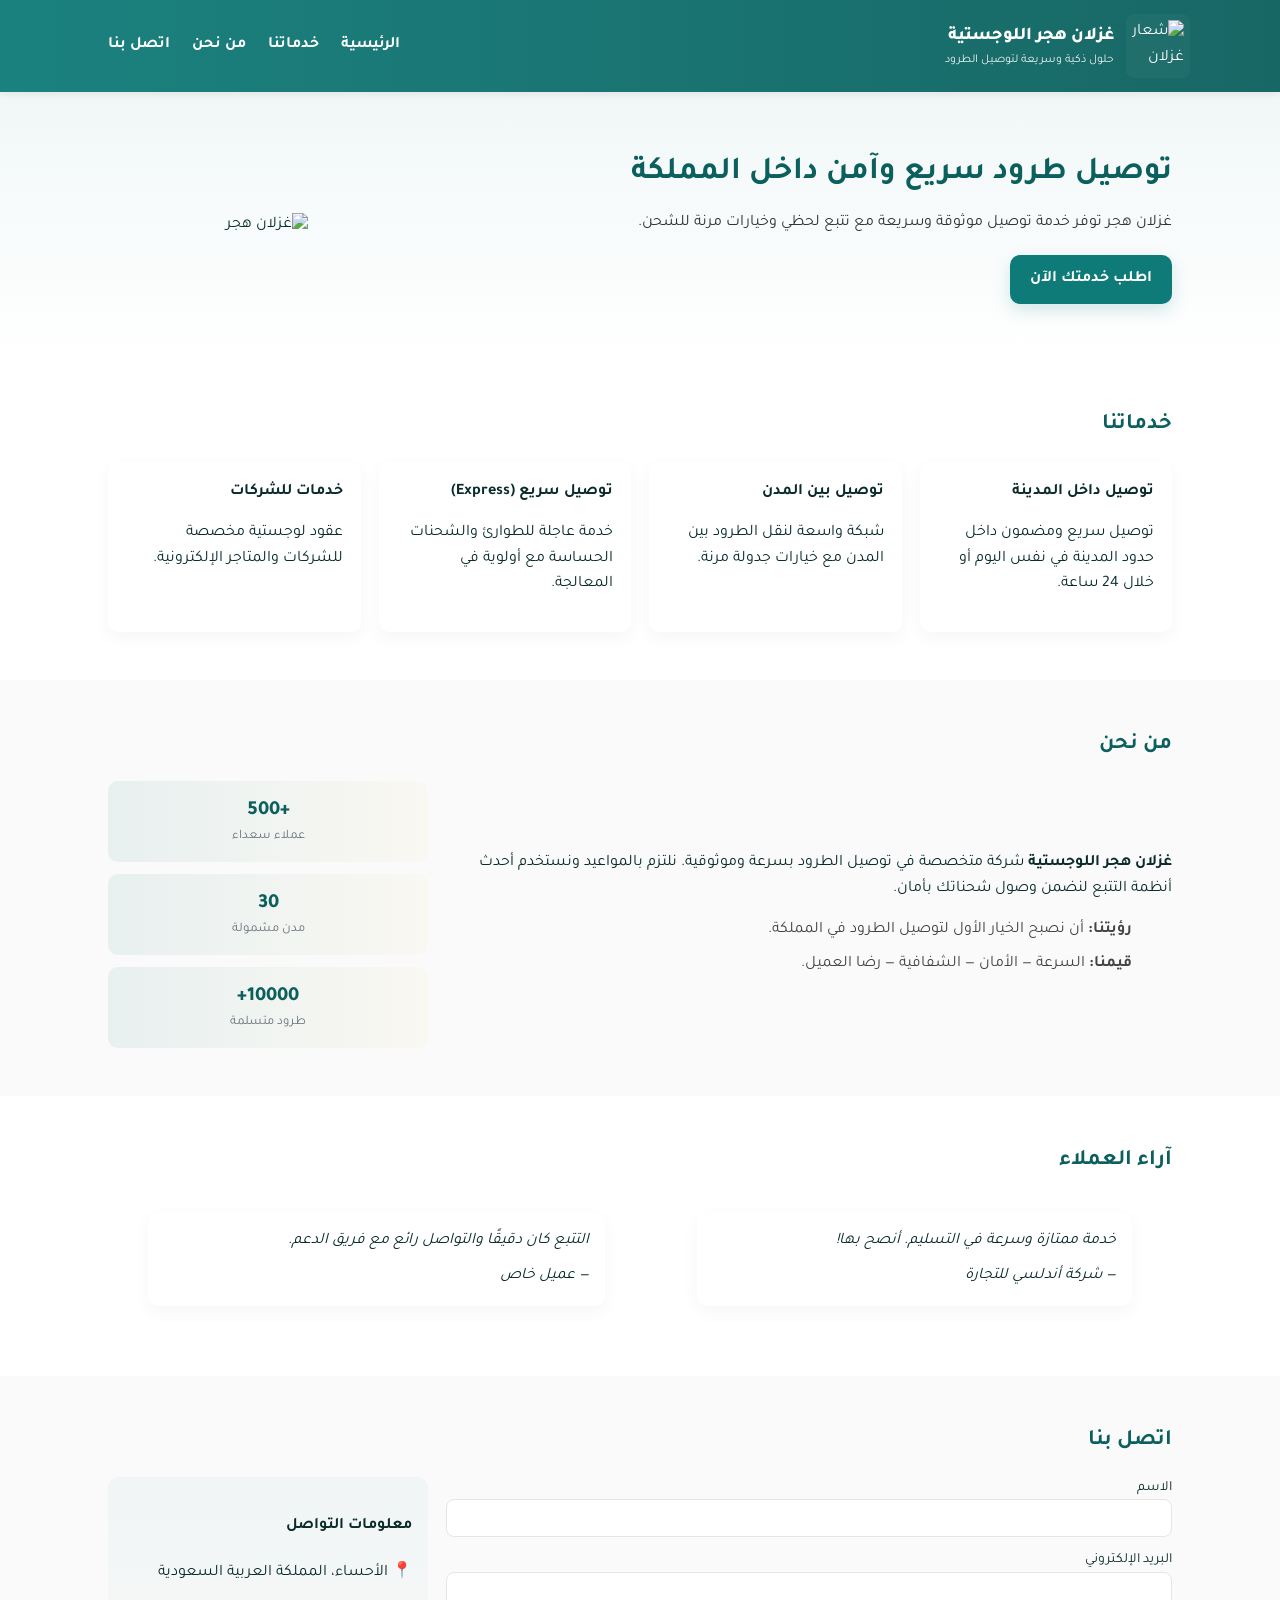
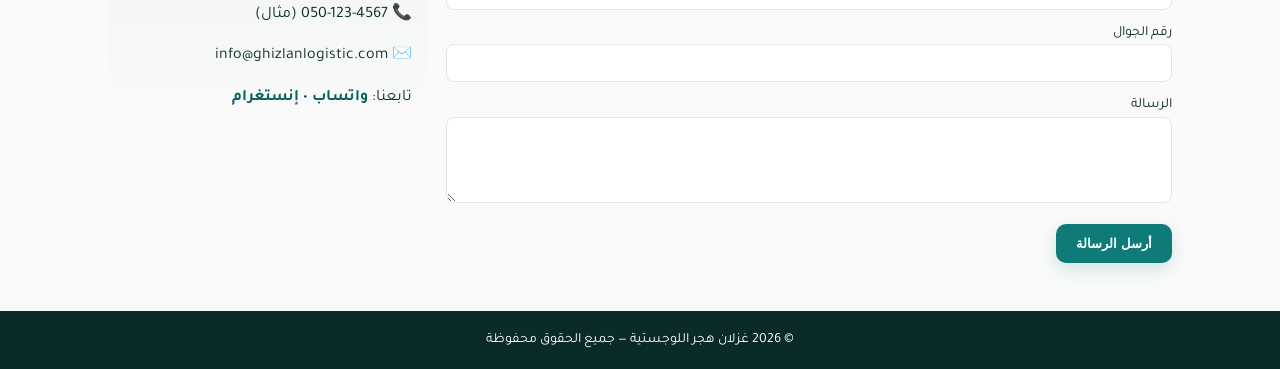
==== index.html @ 26dbfdae "Add files via upload" ====
<!doctype html>
<html lang="ar" dir="rtl">
<head>
  <meta charset="utf-8" />
  <meta name="viewport" content="width=device-width, initial-scale=1" />
  <title>غزلان هجر اللوجستية — توصيل الطرود</title>

  <!-- خط عربي -->
  <link href="https://fonts.googleapis.com/css2?family=Tajawal:wght@300;400;700;900&display=swap" rel="stylesheet">

  <link rel="stylesheet" href="styles.css" />
</head>
<body>
  <header class="site-header">
    <div class="container header-inner">
      <div class="brand">
        <img src="logo.png" alt="شعار غزلان لوجستيك" class="logo" />
        <div class="brand-text">
          <h1>غزلان هجر اللوجستية</h1>
          <p class="tagline">حلول ذكية وسريعة لتوصيل الطرود</p>
        </div>
      </div>

      <nav class="nav">
        <a href="#home">الرئيسية</a>
        <a href="#services">خدماتنا</a>
        <a href="#about">من نحن</a>
        <a href="#contact">اتصل بنا</a>
      </nav>
    </div>
  </header>

  <main>
    <!-- Hero -->
    <section id="home" class="hero">
      <div class="container hero-inner">
        <div class="hero-text">
          <h2>توصيل طرود سريع وآمن داخل المملكة</h2>
          <p>غزلان هجر توفر خدمة توصيل موثوقة وسريعة مع تتبع لحظي وخيارات مرنة للشحن.</p>
          <a href="#contact" class="btn primary">اطلب خدمتك الآن</a>
        </div>
        <div class="hero-media">
          <!-- يمكن استبدال بصورة توضيحية -->
          <img src="logo.png" alt="غزلان هجر" class="hero-logo" />
        </div>
      </div>
    </section>

    <!-- Services -->
    <section id="services" class="section">
      <div class="container">
        <h3 class="section-title">خدماتنا</h3>
        <div class="services-grid">
          <div class="service-card">
            <h4>توصيل داخل المدينة</h4>
            <p>توصيل سريع ومضمون داخل حدود المدينة في نفس اليوم أو خلال 24 ساعة.</p>
          </div>
          <div class="service-card">
            <h4>توصيل بين المدن</h4>
            <p>شبكة واسعة لنقل الطرود بين المدن مع خيارات جدولة مرنة.</p>
          </div>
          <div class="service-card">
            <h4>توصيل سريع (Express)</h4>
            <p>خدمة عاجلة للطوارئ والشحنات الحساسة مع أولوية في المعالجة.</p>
          </div>
          <div class="service-card">
            <h4>خدمات للشركات</h4>
            <p>عقود لوجستية مخصصة للشركات والمتاجر الإلكترونية.</p>
          </div>
        </div>
      </div>
    </section>

    <!-- About -->
    <section id="about" class="section alt">
      <div class="container">
        <h3 class="section-title">من نحن</h3>
        <div class="about-grid">
          <div class="about-text">
            <p><strong>غزلان هجر اللوجستية</strong> شركة متخصصة في توصيل الطرود بسرعة وموثوقية. نلتزم بالمواعيد ونستخدم أحدث أنظمة التتبع لنضمن وصول شحناتك بأمان.</p>
            <ul class="facts">
              <li><strong>رؤيتنا:</strong> أن نصبح الخيار الأول لتوصيل الطرود في المملكة.</li>
              <li><strong>قيمنا:</strong> السرعة — الأمان — الشفافية — رضا العميل.</li>
            </ul>
          </div>
          <div class="about-stats">
            <div class="stat">
              <div class="num">+500</div>
              <div class="lbl">عملاء سعداء</div>
            </div>
            <div class="stat">
              <div class="num">30</div>
              <div class="lbl">مدن مشمولة</div>
            </div>
            <div class="stat">
              <div class="num">10000+</div>
              <div class="lbl">طرود متسلمة</div>
            </div>
          </div>
        </div>
      </div>
    </section>

    <!-- Testimonials -->
    <section class="section">
      <div class="container">
        <h3 class="section-title">آراء العملاء</h3>
        <div class="testimonials">
          <blockquote class="testimonial">
            <p>خدمة ممتازة وسرعة في التسليم. أنصح بها!</p>
            <cite>— شركة أندلسي للتجارة</cite>
          </blockquote>
          <blockquote class="testimonial">
            <p>التتبع كان دقيقًا والتواصل رائع مع فريق الدعم.</p>
            <cite>— عميل خاص</cite>
          </blockquote>
        </div>
      </div>
    </section>

    <!-- Contact -->
    <section id="contact" class="section alt contact-section">
      <div class="container">
        <h3 class="section-title">اتصل بنا</h3>
        <div class="contact-grid">
          <form id="contactForm" class="contact-form">
            <label>الاسم
              <input type="text" id="name" name="name" required />
            </label>
            <label>البريد الإلكتروني
              <input type="email" id="email" name="email" required />
            </label>
            <label>رقم الجوال
              <input type="tel" id="phone" name="phone" required />
            </label>
            <label>الرسالة
              <textarea id="message" name="message" rows="4" required></textarea>
            </label>
            <button type="submit" class="btn primary">أرسل الرسالة</button>
          </form>

          <div class="contact-info">
            <h4>معلومات التواصل</h4>
            <p>📍 الأحساء، المملكة العربية السعودية</p>
            <p>📞 050-123-4567 (مثال)</p>
            <p>✉️ info@ghizlanlogistic.com</p>
            <p>تابعنا: <a href="#">واتساب</a> • <a href="#">إنستغرام</a></p>
          </div>
        </div>
      </div>
    </section>
  </main>

  <footer class="site-footer">
    <div class="container footer-inner">
      <p>© <span id="year"></span> غزلان هجر اللوجستية — جميع الحقوق محفوظة</p>
    </div>
  </footer>

  <script src="script.js"></script>
</body>
</html>
---- styles.css ----
:root{
  --teal: #0f7b78;      /* لون أساسي تياركي/تركوازي */
  --teal-dark: #0b5f5d;
  --accent: #f2b400;    /* أصفر الشعار */
  --white: #ffffff;
  --muted: #6c757d;
  --container: 1100px;
  font-family: 'Tajawal', sans-serif;
}

*{box-sizing:border-box}
html,body{margin:0;padding:0;background:#fff;color:#0b2b2b;line-height:1.6}
.container{max-width:var(--container);margin:0 auto;padding:0 18px}
a{color:inherit;text-decoration:none}

/* Header */
.site-header{
  background:linear-gradient(90deg, rgba(15,123,120,0.95), rgba(11,95,93,0.95));
  color:var(--white);
  position:sticky; top:0; z-index:1000;
  box-shadow:0 2px 8px rgba(0,0,0,0.08);
}
.header-inner{display:flex;align-items:center;justify-content:space-between;padding:14px 0}
.brand{display:flex;align-items:center;gap:12px}
.logo{width:64px;height:64px;object-fit:contain;border-radius:8px;background:rgba(255,255,255,0.03);padding:6px}
.brand-text h1{margin:0;font-size:18px;font-weight:800}
.brand-text .tagline{margin:0;font-size:12px;opacity:0.9}

/* Nav */
.nav a{color:var(--white);margin-left:18px;font-weight:600}
.nav a:hover{opacity:0.9}

/* Hero */
.hero{padding:56px 0;background:linear-gradient(180deg, rgba(15,123,120,0.06), rgba(255,255,255,0));}
.hero-inner{display:flex;gap:24px;align-items:center;justify-content:space-between}
.hero-text{flex:1}
.hero-text h2{font-size:32px;margin:0 0 12px;color:var(--teal-dark)}
.hero-text p{margin:0 0 18px;color:#333}
.btn{display:inline-block;padding:12px 20px;border-radius:10px;font-weight:700;border:none;cursor:pointer}
.btn.primary{background:var(--teal);color:var(--white);box-shadow:0 6px 18px rgba(15,123,120,0.18)}
.btn.secondary{background:transparent;border:2px solid var(--teal);color:var(--teal)}
.hero-media{width:220px;display:flex;align-items:center;justify-content:center}
.hero-logo{width:180px;height:auto}

/* Sections */
.section{padding:48px 0}
.section.alt{background:#fafafa}
.section-title{font-size:22px;margin:0 0 18px;color:var(--teal-dark)}

/* Services grid */
.services-grid{display:grid;grid-template-columns:repeat(auto-fit,minmax(220px,1fr));gap:18px}
.service-card{background:#fff;border-radius:10px;padding:18px;box-shadow:0 6px 18px rgba(12,12,12,0.04)}
.service-card h4{margin:0 0 8px}

/* About */
.about-grid{display:grid;grid-template-columns:1fr 320px;gap:18px;align-items:center}
.facts{padding-left:0;margin-top:12px}
.facts li{margin-bottom:8px;list-style:none;color:#444}
.about-stats{display:flex;flex-direction:column;gap:12px}
.stat{background:linear-gradient(90deg, rgba(15,123,120,0.08), rgba(242,180,0,0.03));padding:14px;border-radius:10px;text-align:center}
.stat .num{font-size:20px;font-weight:800;color:var(--teal-dark)}
.stat .lbl{font-size:13px;color:var(--muted)}

/* Testimonials */
.testimonials{display:grid;grid-auto-flow:column;gap:12px;overflow:auto;padding-bottom:6px}
.testimonial{min-width:260px;background:#fff;border-radius:10px;padding:16px;box-shadow:0 6px 18px rgba(12,12,12,0.04)}
.testimonial p{margin:0 0 10px;font-style:italic}

/* Contact */
.contact-grid{display:grid;grid-template-columns:1fr 320px;gap:18px;align-items:start}
.contact-form label{display:block;margin-bottom:12px;font-size:14px}
.contact-form input, .contact-form textarea{
  width:100%;padding:10px;border:1px solid #e6e6e6;border-radius:8px;font-size:14px
}
.contact-info{background:linear-gradient(180deg, rgba(15,123,120,0.04), transparent);padding:16px;border-radius:10px}
.contact-info a{color:var(--teal-dark);font-weight:700}

/* Footer */
.site-footer{background:#0b2b2b;color:#fff;padding:18px 0;text-align:center}
.footer-inner p{margin:0;font-size:14px}

/* Responsive */
@media(max-width:900px){
  .hero-inner{flex-direction:column;text-align:center}
  .about-grid{grid-template-columns:1fr;gap:14px}
  .contact-grid{grid-template-columns:1fr}
  .header-inner{flex-direction:column;gap:8px}
  .nav{display:flex;gap:12px;flex-wrap:wrap;justify-content:center}
}
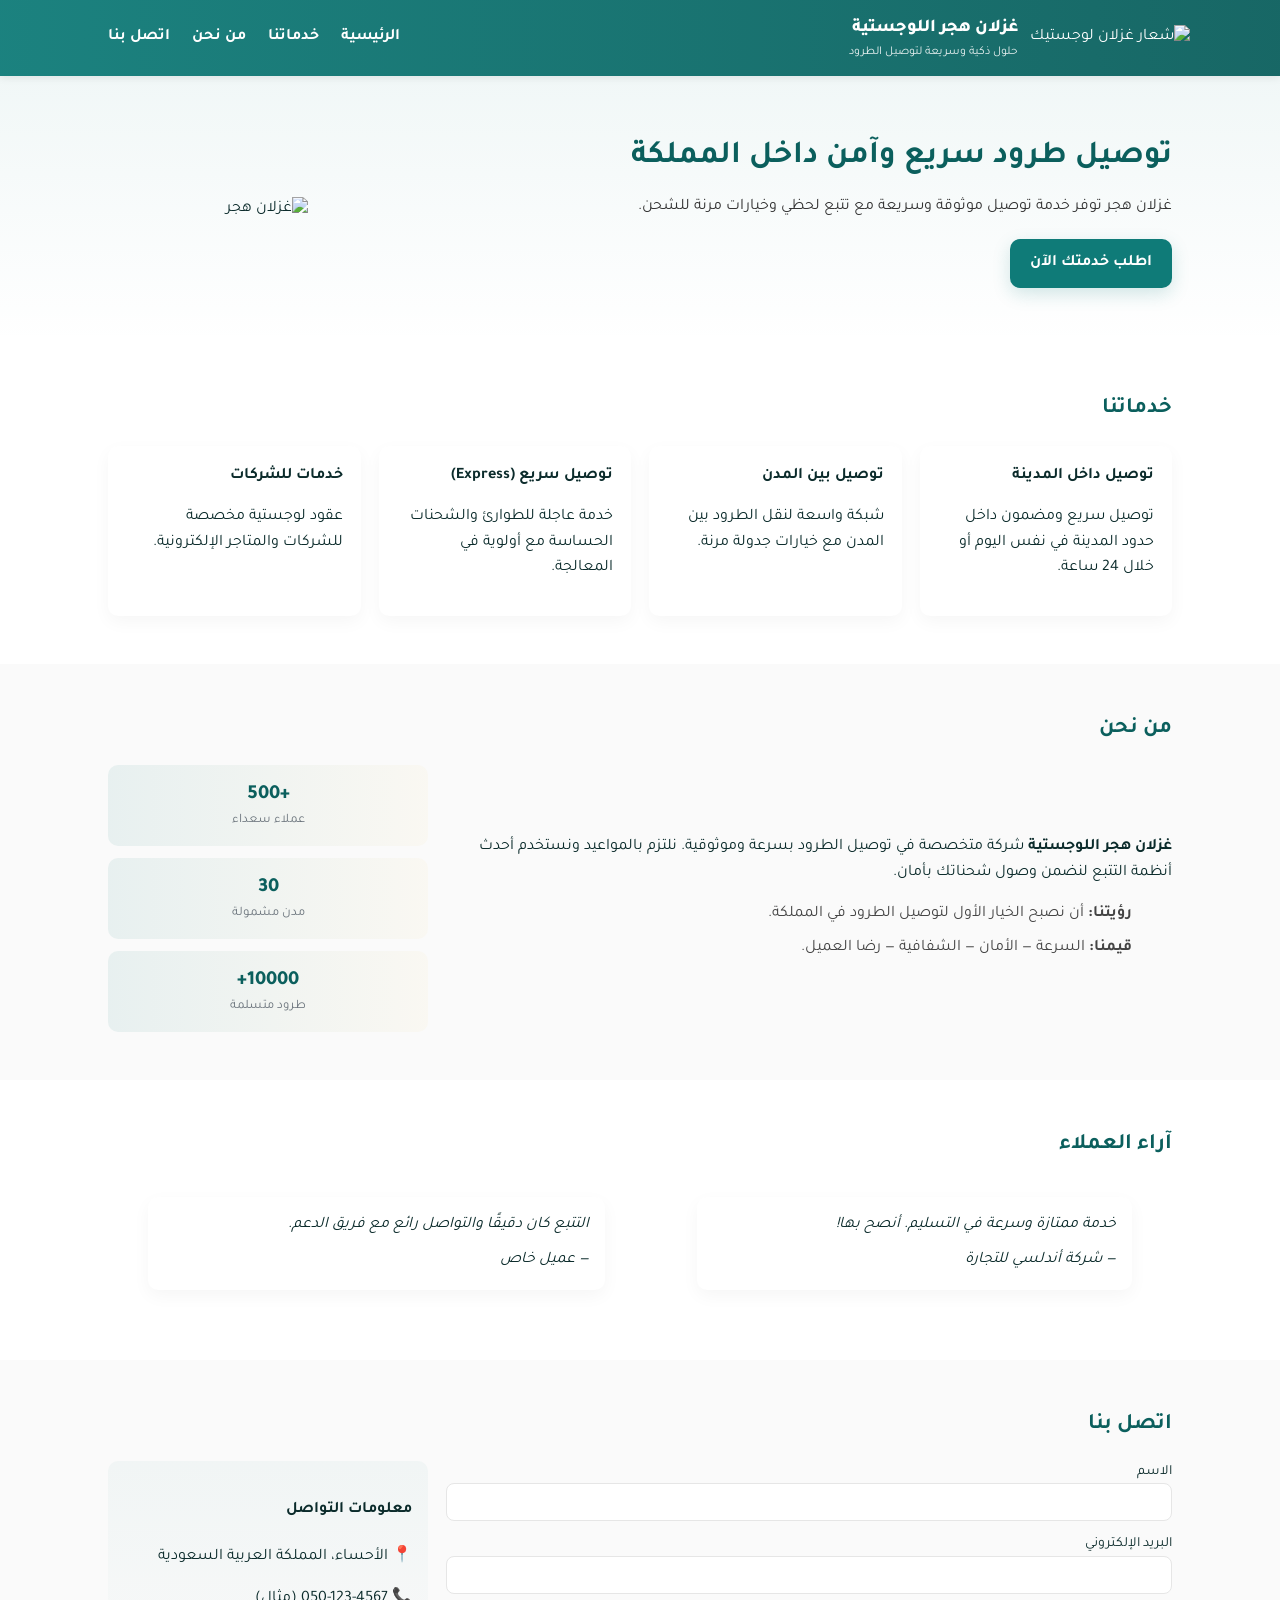
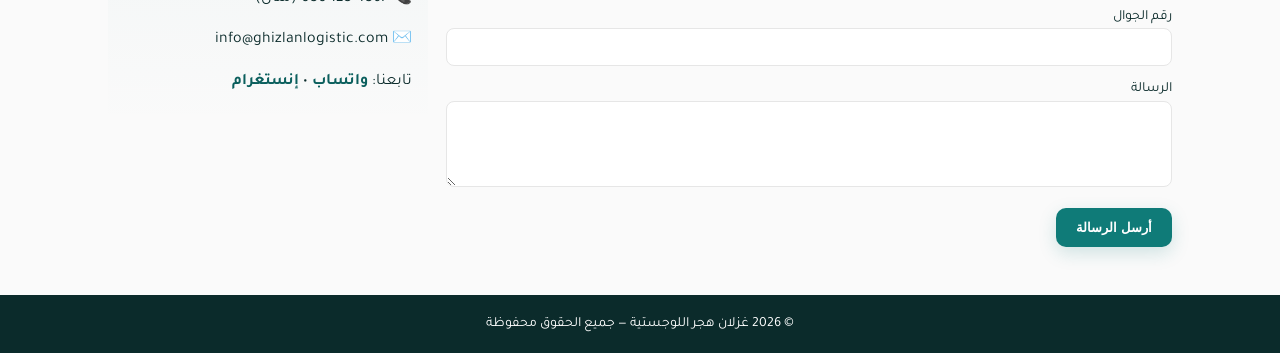
==== commit 487dd15f: "Update index.html" ====
--- a/index.html
+++ b/index.html
@@ -14,7 +14,7 @@
   <header class="site-header">
     <div class="container header-inner">
       <div class="brand">
-        <img src="logo.png" alt="شعار غزلان لوجستيك" class="logo" />
+        <img src="logo.png (2)" alt="شعار غزلان لوجستيك" class="logo.png (2)" />
         <div class="brand-text">
           <h1>غزلان هجر اللوجستية</h1>
           <p class="tagline">حلول ذكية وسريعة لتوصيل الطرود</p>
@@ -160,3 +160,4 @@
   <script src="script.js"></script>
 </body>
 </html>
+
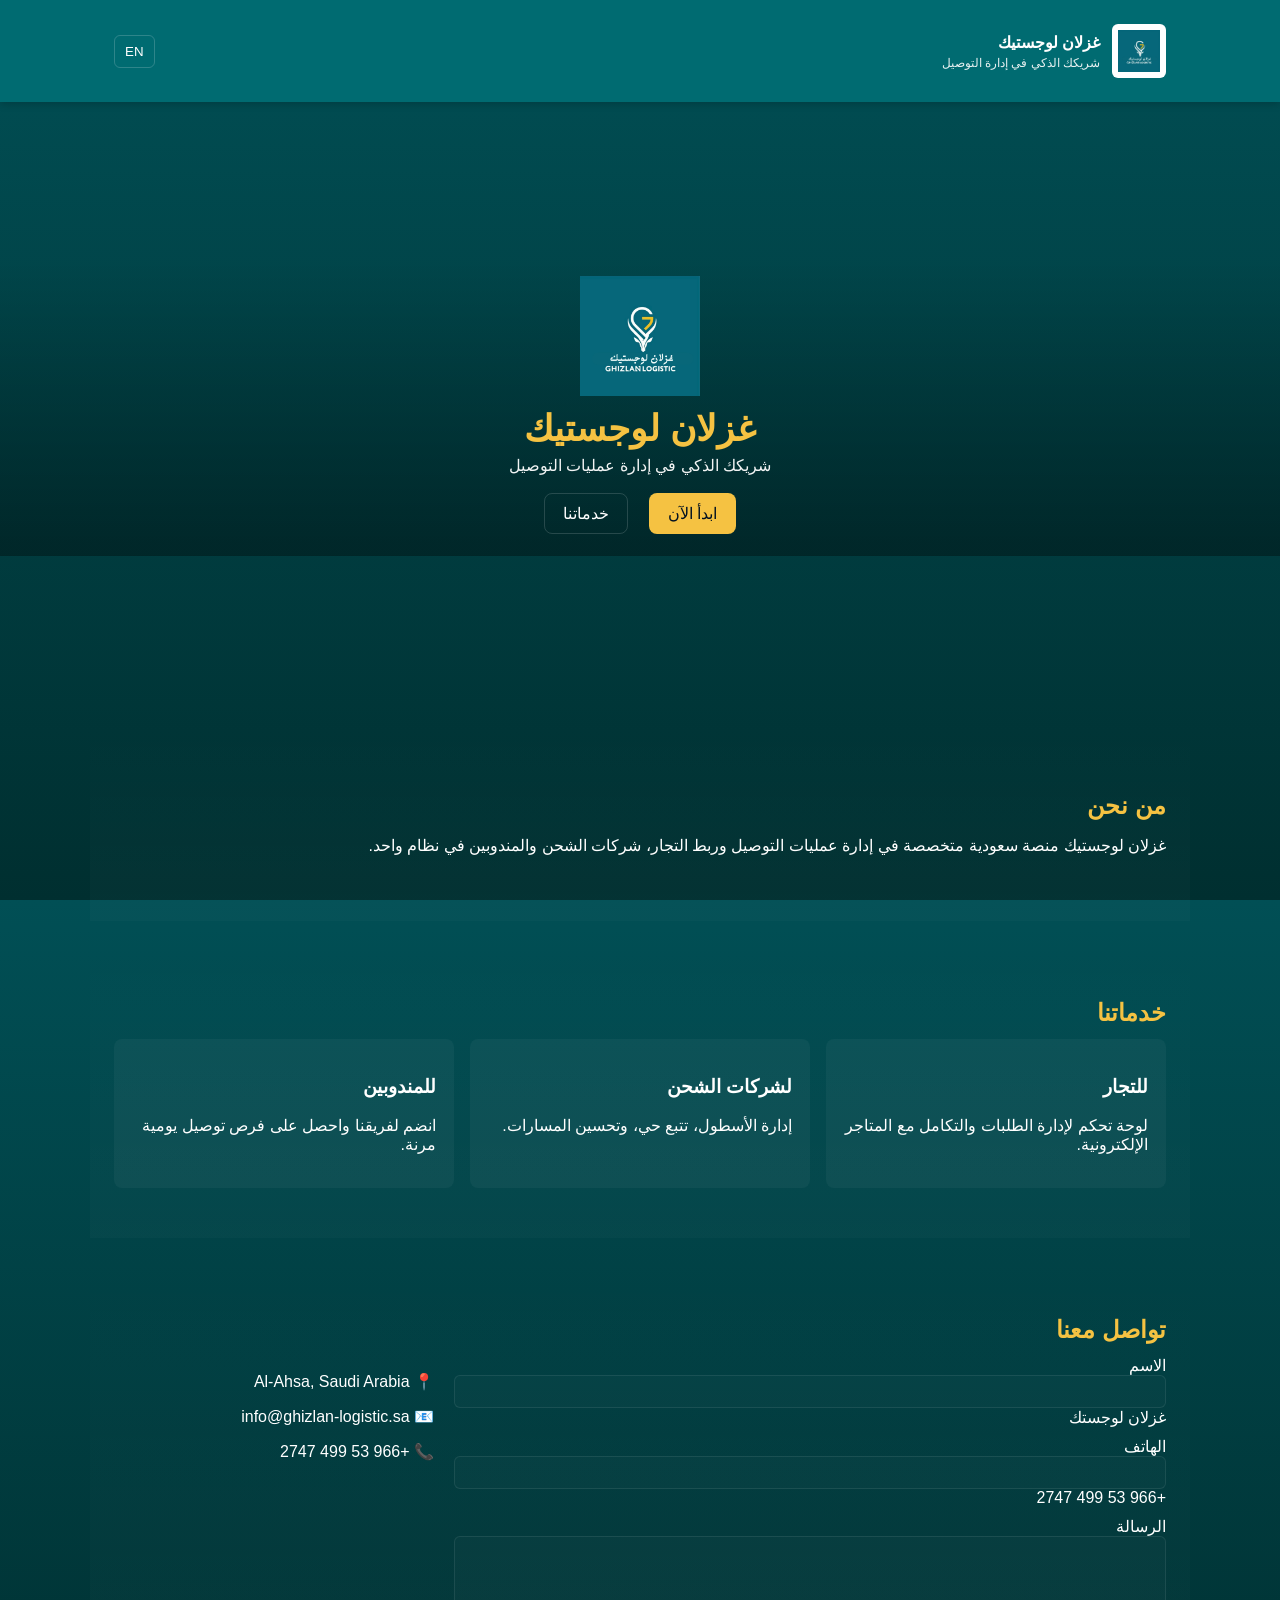
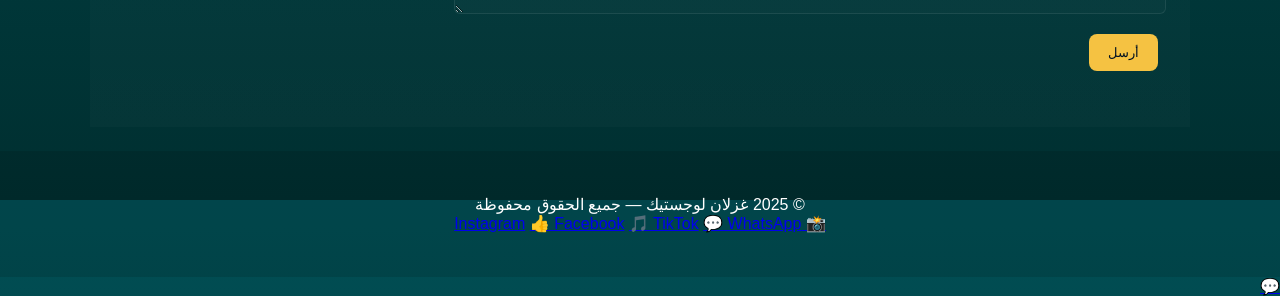
==== commit b7b324af: "Add files via upload" ====
--- a/index.html
+++ b/index.html
@@ -1,163 +1,93 @@
-<!doctype html>
-<html lang="ar" dir="rtl">
-<head>
-  <meta charset="utf-8" />
-  <meta name="viewport" content="width=device-width, initial-scale=1" />
-  <title>غزلان هجر اللوجستية — توصيل الطرود</title>
-
-  <!-- خط عربي -->
-  <link href="https://fonts.googleapis.com/css2?family=Tajawal:wght@300;400;700;900&display=swap" rel="stylesheet">
-
-  <link rel="stylesheet" href="styles.css" />
-</head>
-<body>
-  <header class="site-header">
-    <div class="container header-inner">
-      <div class="brand">
-        <img src="logo.png (2)" alt="شعار غزلان لوجستيك" class="logo.png (2)" />
-        <div class="brand-text">
-          <h1>غزلان هجر اللوجستية</h1>
-          <p class="tagline">حلول ذكية وسريعة لتوصيل الطرود</p>
-        </div>
-      </div>
-
-      <nav class="nav">
-        <a href="#home">الرئيسية</a>
-        <a href="#services">خدماتنا</a>
-        <a href="#about">من نحن</a>
-        <a href="#contact">اتصل بنا</a>
-      </nav>
-    </div>
-  </header>
-
-  <main>
-    <!-- Hero -->
-    <section id="home" class="hero">
-      <div class="container hero-inner">
-        <div class="hero-text">
-          <h2>توصيل طرود سريع وآمن داخل المملكة</h2>
-          <p>غزلان هجر توفر خدمة توصيل موثوقة وسريعة مع تتبع لحظي وخيارات مرنة للشحن.</p>
-          <a href="#contact" class="btn primary">اطلب خدمتك الآن</a>
-        </div>
-        <div class="hero-media">
-          <!-- يمكن استبدال بصورة توضيحية -->
-          <img src="logo.png" alt="غزلان هجر" class="hero-logo" />
-        </div>
-      </div>
-    </section>
-
-    <!-- Services -->
-    <section id="services" class="section">
-      <div class="container">
-        <h3 class="section-title">خدماتنا</h3>
-        <div class="services-grid">
-          <div class="service-card">
-            <h4>توصيل داخل المدينة</h4>
-            <p>توصيل سريع ومضمون داخل حدود المدينة في نفس اليوم أو خلال 24 ساعة.</p>
-          </div>
-          <div class="service-card">
-            <h4>توصيل بين المدن</h4>
-            <p>شبكة واسعة لنقل الطرود بين المدن مع خيارات جدولة مرنة.</p>
-          </div>
-          <div class="service-card">
-            <h4>توصيل سريع (Express)</h4>
-            <p>خدمة عاجلة للطوارئ والشحنات الحساسة مع أولوية في المعالجة.</p>
-          </div>
-          <div class="service-card">
-            <h4>خدمات للشركات</h4>
-            <p>عقود لوجستية مخصصة للشركات والمتاجر الإلكترونية.</p>
-          </div>
-        </div>
-      </div>
-    </section>
-
-    <!-- About -->
-    <section id="about" class="section alt">
-      <div class="container">
-        <h3 class="section-title">من نحن</h3>
-        <div class="about-grid">
-          <div class="about-text">
-            <p><strong>غزلان هجر اللوجستية</strong> شركة متخصصة في توصيل الطرود بسرعة وموثوقية. نلتزم بالمواعيد ونستخدم أحدث أنظمة التتبع لنضمن وصول شحناتك بأمان.</p>
-            <ul class="facts">
-              <li><strong>رؤيتنا:</strong> أن نصبح الخيار الأول لتوصيل الطرود في المملكة.</li>
-              <li><strong>قيمنا:</strong> السرعة — الأمان — الشفافية — رضا العميل.</li>
-            </ul>
-          </div>
-          <div class="about-stats">
-            <div class="stat">
-              <div class="num">+500</div>
-              <div class="lbl">عملاء سعداء</div>
-            </div>
-            <div class="stat">
-              <div class="num">30</div>
-              <div class="lbl">مدن مشمولة</div>
-            </div>
-            <div class="stat">
-              <div class="num">10000+</div>
-              <div class="lbl">طرود متسلمة</div>
-            </div>
-          </div>
-        </div>
-      </div>
-    </section>
-
-    <!-- Testimonials -->
-    <section class="section">
-      <div class="container">
-        <h3 class="section-title">آراء العملاء</h3>
-        <div class="testimonials">
-          <blockquote class="testimonial">
-            <p>خدمة ممتازة وسرعة في التسليم. أنصح بها!</p>
-            <cite>— شركة أندلسي للتجارة</cite>
-          </blockquote>
-          <blockquote class="testimonial">
-            <p>التتبع كان دقيقًا والتواصل رائع مع فريق الدعم.</p>
-            <cite>— عميل خاص</cite>
-          </blockquote>
-        </div>
-      </div>
-    </section>
-
-    <!-- Contact -->
-    <section id="contact" class="section alt contact-section">
-      <div class="container">
-        <h3 class="section-title">اتصل بنا</h3>
-        <div class="contact-grid">
-          <form id="contactForm" class="contact-form">
-            <label>الاسم
-              <input type="text" id="name" name="name" required />
-            </label>
-            <label>البريد الإلكتروني
-              <input type="email" id="email" name="email" required />
-            </label>
-            <label>رقم الجوال
-              <input type="tel" id="phone" name="phone" required />
-            </label>
-            <label>الرسالة
-              <textarea id="message" name="message" rows="4" required></textarea>
-            </label>
-            <button type="submit" class="btn primary">أرسل الرسالة</button>
-          </form>
-
-          <div class="contact-info">
-            <h4>معلومات التواصل</h4>
-            <p>📍 الأحساء، المملكة العربية السعودية</p>
-            <p>📞 050-123-4567 (مثال)</p>
-            <p>✉️ info@ghizlanlogistic.com</p>
-            <p>تابعنا: <a href="#">واتساب</a> • <a href="#">إنستغرام</a></p>
-          </div>
-        </div>
-      </div>
-    </section>
-  </main>
-
-  <footer class="site-footer">
-    <div class="container footer-inner">
-      <p>© <span id="year"></span> غزلان هجر اللوجستية — جميع الحقوق محفوظة</p>
-    </div>
-  </footer>
-
-  <script src="script.js"></script>
-</body>
-</html>
-
+<!doctype html>
+<html lang="ar" dir="rtl">
+<head>
+  <meta charset="utf-8" />
+  <meta name="viewport" content="width=device-width,initial-scale=1" />
+  <title>غزلان لوجستيك — Ghizlan Logistic</title>
+  <link rel="stylesheet" href="styles.css" />
+</head>
+<body>
+  <header class="topbar">
+    <div class="container">
+      <div class="brand">
+        <img id="logoImg" src="public/logo.png" alt="Ghizlan Logo" />
+        <div class="brand-text"><strong>غزلان لوجستيك</strong><span class="tag">شريكك الذكي في إدارة التوصيل</span></div>
+      </div>
+      <nav class="nav">
+        <button id="langBtn">EN</button>
+      </nav>
+    </div>
+  </header>
+
+  <main>
+    <!-- Videos section (stacked) -->
+    <section class="hero">
+      <div class="videos">
+        <video class="vid" src="public/0.mp4" autoplay muted loop playsinline></video>
+        <video class="vid" src="public/1.mp4" autoplay muted loop playsinline></video>
+      </div>
+
+      <div class="hero-overlay">
+        <img src="public/logo.png" alt="logo" class="hero-logo" />
+        <h1 class="hero-title">غزلان لوجستيك</h1>
+        <p class="hero-sub">شريكك الذكي في إدارة عمليات التوصيل</p>
+        <div class="hero-cta">
+          <a class="btn primary" href="#contact">ابدأ الآن</a>
+          <a class="btn" href="#services">خدماتنا</a>
+        </div>
+      </div>
+    </section>
+
+    <section id="about" class="container section">
+      <h2>من نحن</h2>
+      <p>غزلان لوجستيك منصة سعودية متخصصة في إدارة عمليات التوصيل وربط التجار، شركات الشحن والمندوبين في نظام واحد.</p>
+    </section>
+
+    <section id="services" class="container section">
+      <h2>خدماتنا</h2>
+      <div class="grid">
+        <div class="card"><h3>للتجار</h3><p>لوحة تحكم لإدارة الطلبات والتكامل مع المتاجر الإلكترونية.</p></div>
+        <div class="card"><h3>لشركات الشحن</h3><p>إدارة الأسطول، تتبع حي، وتحسين المسارات.</p></div>
+        <div class="card"><h3>للمندوبين</h3><p>انضم لفريقنا واحصل على فرص توصيل يومية مرنة.</p></div>
+      </div>
+    </section>
+
+    <section id="contact" class="container section">
+      <h2>تواصل معنا</h2>
+      <div class="contact-grid">
+        <form id="contactForm">
+          <label>الاسم<input name="name" required/>غزلان لوجستك</label>
+          <label>الهاتف<input name="phone" required/>+966 53 499 2747</label>
+          <label>الرسالة<textarea name="message" rows="4" required></textarea></label>
+          <button class="btn primary" type="submit">أرسل</button>
+        </form>
+        <div class="contact-info">
+          <p>📍 Al-Ahsa, Saudi Arabia</p>
+          <p>📧 info@ghizlan-logistic.sa</p>
+          <p>📞 +966 53 499 2747</p>
+        </div>
+      </div>
+    </section>
+
+    <footer class="site-footer">
+      <div class="container">
+        <div>© 2025 غزلان لوجستيك — جميع الحقوق محفوظة</div>
+       <div class="social">
+      <a href="https://www.instagram.com/ghizlanlogistic/p/DHBPvfwNQpe/" target="_blank">📸 Instagram</a>
+      <a href="https://www.facebook.com/photo/?fbid=122103116276778215&set=a.122103116318778215" target="_blank">👍 Facebook</a>
+      <a href="https://www.tiktok.com/@mhobhvbf0?_r=1&_t=ZS-91EHYXlejif" target="_blank">🎵 TikTok</a>
+      <a href="https://wa.me/966534992747" target="_blank">💬 WhatsApp</a>
+      </div>
+    </footer>
+  </main>
+
+  <script src="script.js"></script>
+  <!-- زر واتساب عائم -->
+  <a href="https://wa.me/966534992747" class="whatsapp-float" target="_blank" title="تواصل معنا عبر واتساب">
+    💬
+  </a>
+</body>
+</html>
+
+</body>
+</html>
--- a/styles.css
+++ b/styles.css
@@ -1,89 +1,48 @@
-:root{
-  --teal: #0f7b78;      /* لون أساسي تياركي/تركوازي */
-  --teal-dark: #0b5f5d;
-  --accent: #f2b400;    /* أصفر الشعار */
-  --white: #ffffff;
-  --muted: #6c757d;
-  --container: 1100px;
-  font-family: 'Tajawal', sans-serif;
-}
-
-*{box-sizing:border-box}
-html,body{margin:0;padding:0;background:#fff;color:#0b2b2b;line-height:1.6}
-.container{max-width:var(--container);margin:0 auto;padding:0 18px}
-a{color:inherit;text-decoration:none}
-
-/* Header */
-.site-header{
-  background:linear-gradient(90deg, rgba(15,123,120,0.95), rgba(11,95,93,0.95));
-  color:var(--white);
-  position:sticky; top:0; z-index:1000;
-  box-shadow:0 2px 8px rgba(0,0,0,0.08);
-}
-.header-inner{display:flex;align-items:center;justify-content:space-between;padding:14px 0}
-.brand{display:flex;align-items:center;gap:12px}
-.logo{width:64px;height:64px;object-fit:contain;border-radius:8px;background:rgba(255,255,255,0.03);padding:6px}
-.brand-text h1{margin:0;font-size:18px;font-weight:800}
-.brand-text .tagline{margin:0;font-size:12px;opacity:0.9}
-
-/* Nav */
-.nav a{color:var(--white);margin-left:18px;font-weight:600}
-.nav a:hover{opacity:0.9}
-
-/* Hero */
-.hero{padding:56px 0;background:linear-gradient(180deg, rgba(15,123,120,0.06), rgba(255,255,255,0));}
-.hero-inner{display:flex;gap:24px;align-items:center;justify-content:space-between}
-.hero-text{flex:1}
-.hero-text h2{font-size:32px;margin:0 0 12px;color:var(--teal-dark)}
-.hero-text p{margin:0 0 18px;color:#333}
-.btn{display:inline-block;padding:12px 20px;border-radius:10px;font-weight:700;border:none;cursor:pointer}
-.btn.primary{background:var(--teal);color:var(--white);box-shadow:0 6px 18px rgba(15,123,120,0.18)}
-.btn.secondary{background:transparent;border:2px solid var(--teal);color:var(--teal)}
-.hero-media{width:220px;display:flex;align-items:center;justify-content:center}
-.hero-logo{width:180px;height:auto}
-
-/* Sections */
-.section{padding:48px 0}
-.section.alt{background:#fafafa}
-.section-title{font-size:22px;margin:0 0 18px;color:var(--teal-dark)}
-
-/* Services grid */
-.services-grid{display:grid;grid-template-columns:repeat(auto-fit,minmax(220px,1fr));gap:18px}
-.service-card{background:#fff;border-radius:10px;padding:18px;box-shadow:0 6px 18px rgba(12,12,12,0.04)}
-.service-card h4{margin:0 0 8px}
-
-/* About */
-.about-grid{display:grid;grid-template-columns:1fr 320px;gap:18px;align-items:center}
-.facts{padding-left:0;margin-top:12px}
-.facts li{margin-bottom:8px;list-style:none;color:#444}
-.about-stats{display:flex;flex-direction:column;gap:12px}
-.stat{background:linear-gradient(90deg, rgba(15,123,120,0.08), rgba(242,180,0,0.03));padding:14px;border-radius:10px;text-align:center}
-.stat .num{font-size:20px;font-weight:800;color:var(--teal-dark)}
-.stat .lbl{font-size:13px;color:var(--muted)}
-
-/* Testimonials */
-.testimonials{display:grid;grid-auto-flow:column;gap:12px;overflow:auto;padding-bottom:6px}
-.testimonial{min-width:260px;background:#fff;border-radius:10px;padding:16px;box-shadow:0 6px 18px rgba(12,12,12,0.04)}
-.testimonial p{margin:0 0 10px;font-style:italic}
-
-/* Contact */
-.contact-grid{display:grid;grid-template-columns:1fr 320px;gap:18px;align-items:start}
-.contact-form label{display:block;margin-bottom:12px;font-size:14px}
-.contact-form input, .contact-form textarea{
-  width:100%;padding:10px;border:1px solid #e6e6e6;border-radius:8px;font-size:14px
-}
-.contact-info{background:linear-gradient(180deg, rgba(15,123,120,0.04), transparent);padding:16px;border-radius:10px}
-.contact-info a{color:var(--teal-dark);font-weight:700}
-
-/* Footer */
-.site-footer{background:#0b2b2b;color:#fff;padding:18px 0;text-align:center}
-.footer-inner p{margin:0;font-size:14px}
-
-/* Responsive */
-@media(max-width:900px){
-  .hero-inner{flex-direction:column;text-align:center}
-  .about-grid{grid-template-columns:1fr;gap:14px}
-  .contact-grid{grid-template-columns:1fr}
-  .header-inner{flex-direction:column;gap:8px}
-  .nav{display:flex;gap:12px;flex-wrap:wrap;justify-content:center}
-}
+
+:root{
+  --teal: #016D73;
+  --dark: #014F55;
+  --gold:#F5C242;
+  --container: 1100px;
+  --text: #0b2b2b;
+}
+*{box-sizing:border-box}
+html,body{height:100%;margin:0;font-family: 'Segoe UI', Tahoma, Geneva, Verdana, sans-serif;color:#fff;background:linear-gradient(180deg,var(--dark),#002f30);}
+.container{max-width:var(--container);margin:0 auto;padding:24px;}
+.topbar{background:rgba(1,109,115,0.95);position:sticky;top:0;z-index:40;box-shadow:0 2px 8px rgba(0,0,0,0.2)}
+.topbar .container{display:flex;align-items:center;justify-content:space-between}
+.brand{display:flex;align-items:center;gap:12px}
+.brand img{width:54px;height:54px;object-fit:contain;border-radius:6px;background:#fff;padding:6px}
+.brand-text{display:flex;flex-direction:column;color:#fff}
+.brand-text .tag{font-size:12px;opacity:0.9;margin-top:4px}
+.nav button{background:transparent;border:1px solid rgba(255,255,255,0.18);color:#fff;padding:8px 10px;border-radius:6px;cursor:pointer}
+
+/* Hero */
+.hero{position:relative;height:68vh;min-height:420px;overflow:hidden;display:flex;align-items:center;justify-content:center}
+.videos{position:absolute;inset:0;display:flex;flex-direction:column}
+.videos .vid{width:100%;height:50vh;object-fit:cover;display:block}
+.hero-overlay{position:relative;z-index:10;text-align:center;padding:16px;background:linear-gradient(180deg,rgba(0,0,0,0.0),rgba(0,0,0,0.35));width:100%}
+.hero-logo{width:120px;margin:0 auto 12px;display:block}
+.hero-title{font-size:36px;margin:4px 0;color:var(--gold);font-weight:700}
+.hero-sub{margin:6px 0 12px;color:#fff;opacity:0.95}
+.btn{display:inline-block;padding:10px 18px;border-radius:8px;text-decoration:none;border:1px solid rgba(255,255,255,0.15);color:#fff;margin:6px 8px;cursor:pointer}
+.btn.primary{background:var(--gold);color:#012; border-color:transparent}
+
+/* sections */
+.section{padding:50px 24px;background:linear-gradient(180deg,transparent,rgba(255,255,255,0.02));margin-top:8px}
+.section h2{color:var(--gold);margin-bottom:12px}
+.grid{display:grid;grid-template-columns:repeat(auto-fit,minmax(220px,1fr));gap:16px}
+.card{background:rgba(255,255,255,0.04);padding:18px;border-radius:8px}
+
+/* contact */
+.contact-grid{display:grid;grid-template-columns:1fr 320px;gap:20px}
+form label{display:block;margin-bottom:10px}
+form input, form textarea{width:100%;padding:8px;border-radius:6px;border:1px solid rgba(255,255,255,0.08);background:rgba(255,255,255,0.02);color:#fff}
+.site-footer{Padding:20px 0;background:rgba(0,0,0,0.12);text-align:center;margin-top:24px}
+
+/* Responsive */
+@media(max-width:860px){
+  .contact-grid{grid-template-columns:1fr}
+  .videos .vid{height:40vh}
+  .hero{height:auto;min-height:460px}
+}
